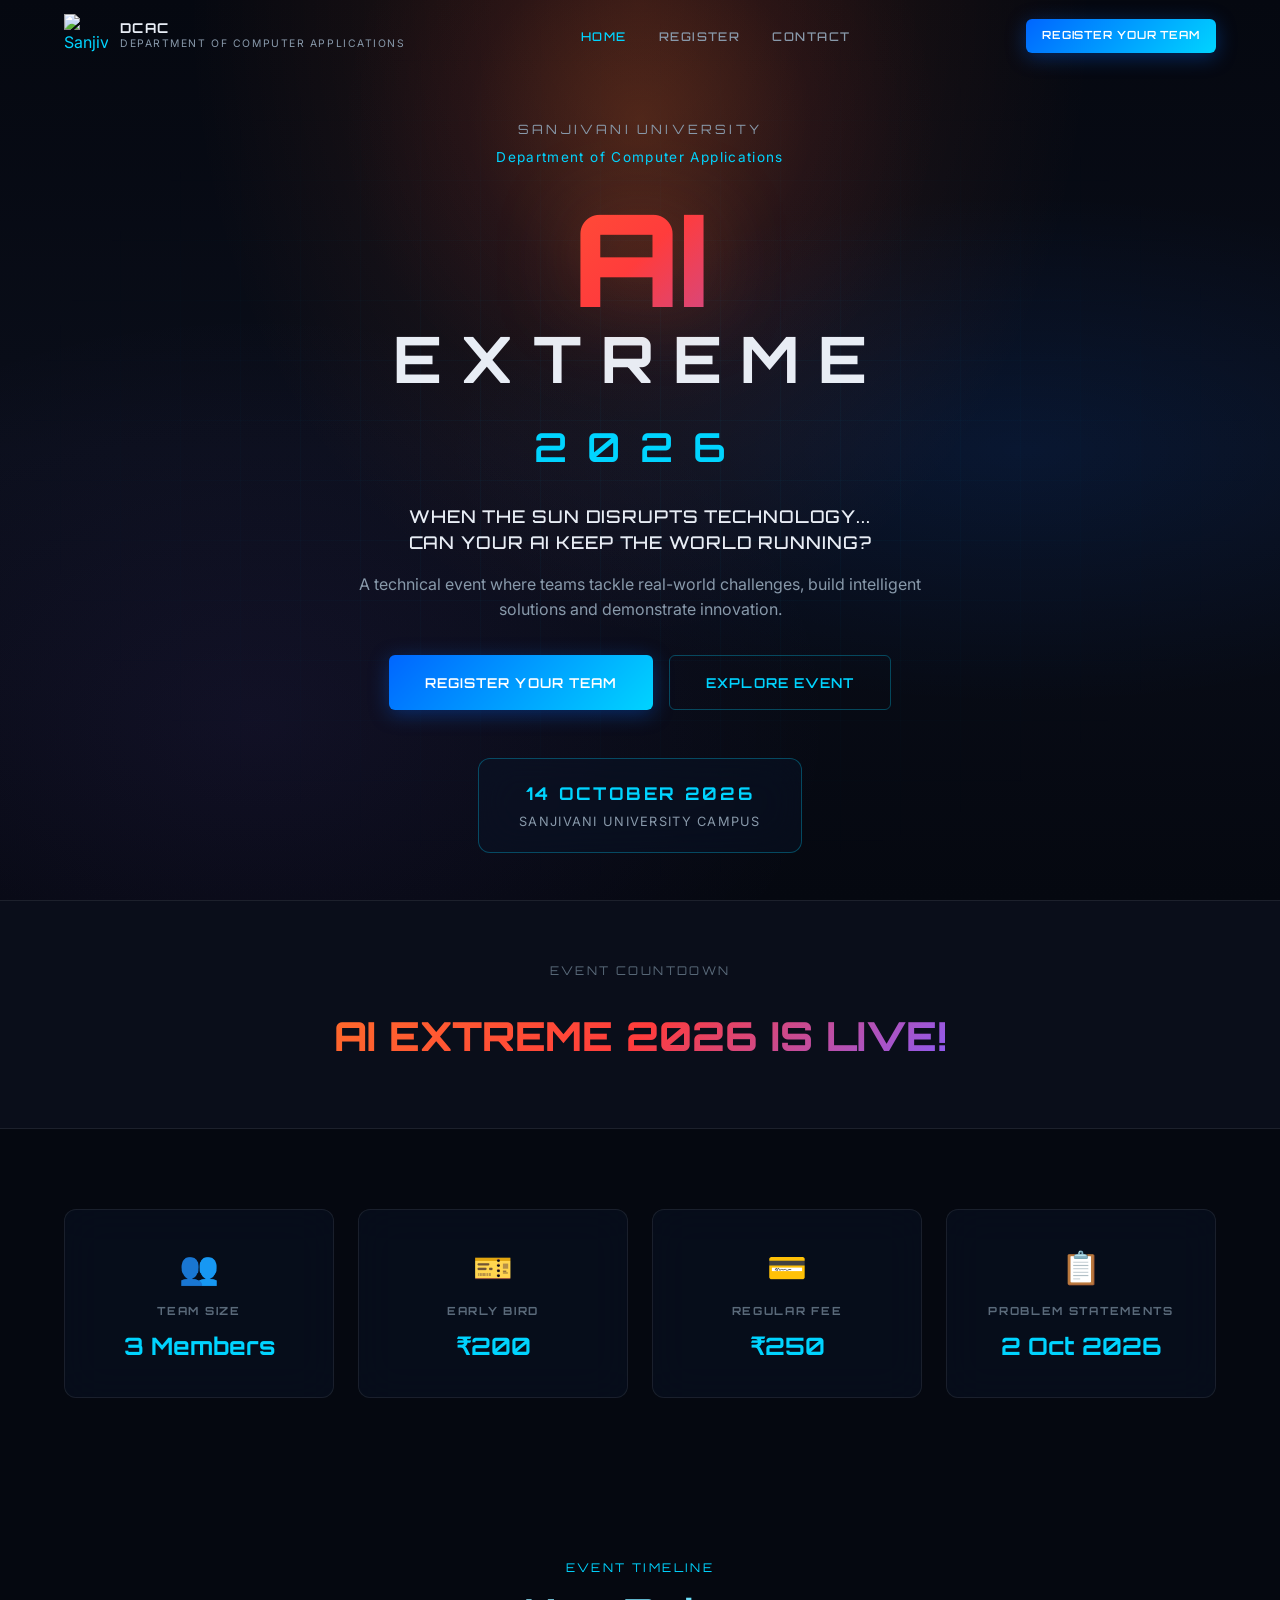
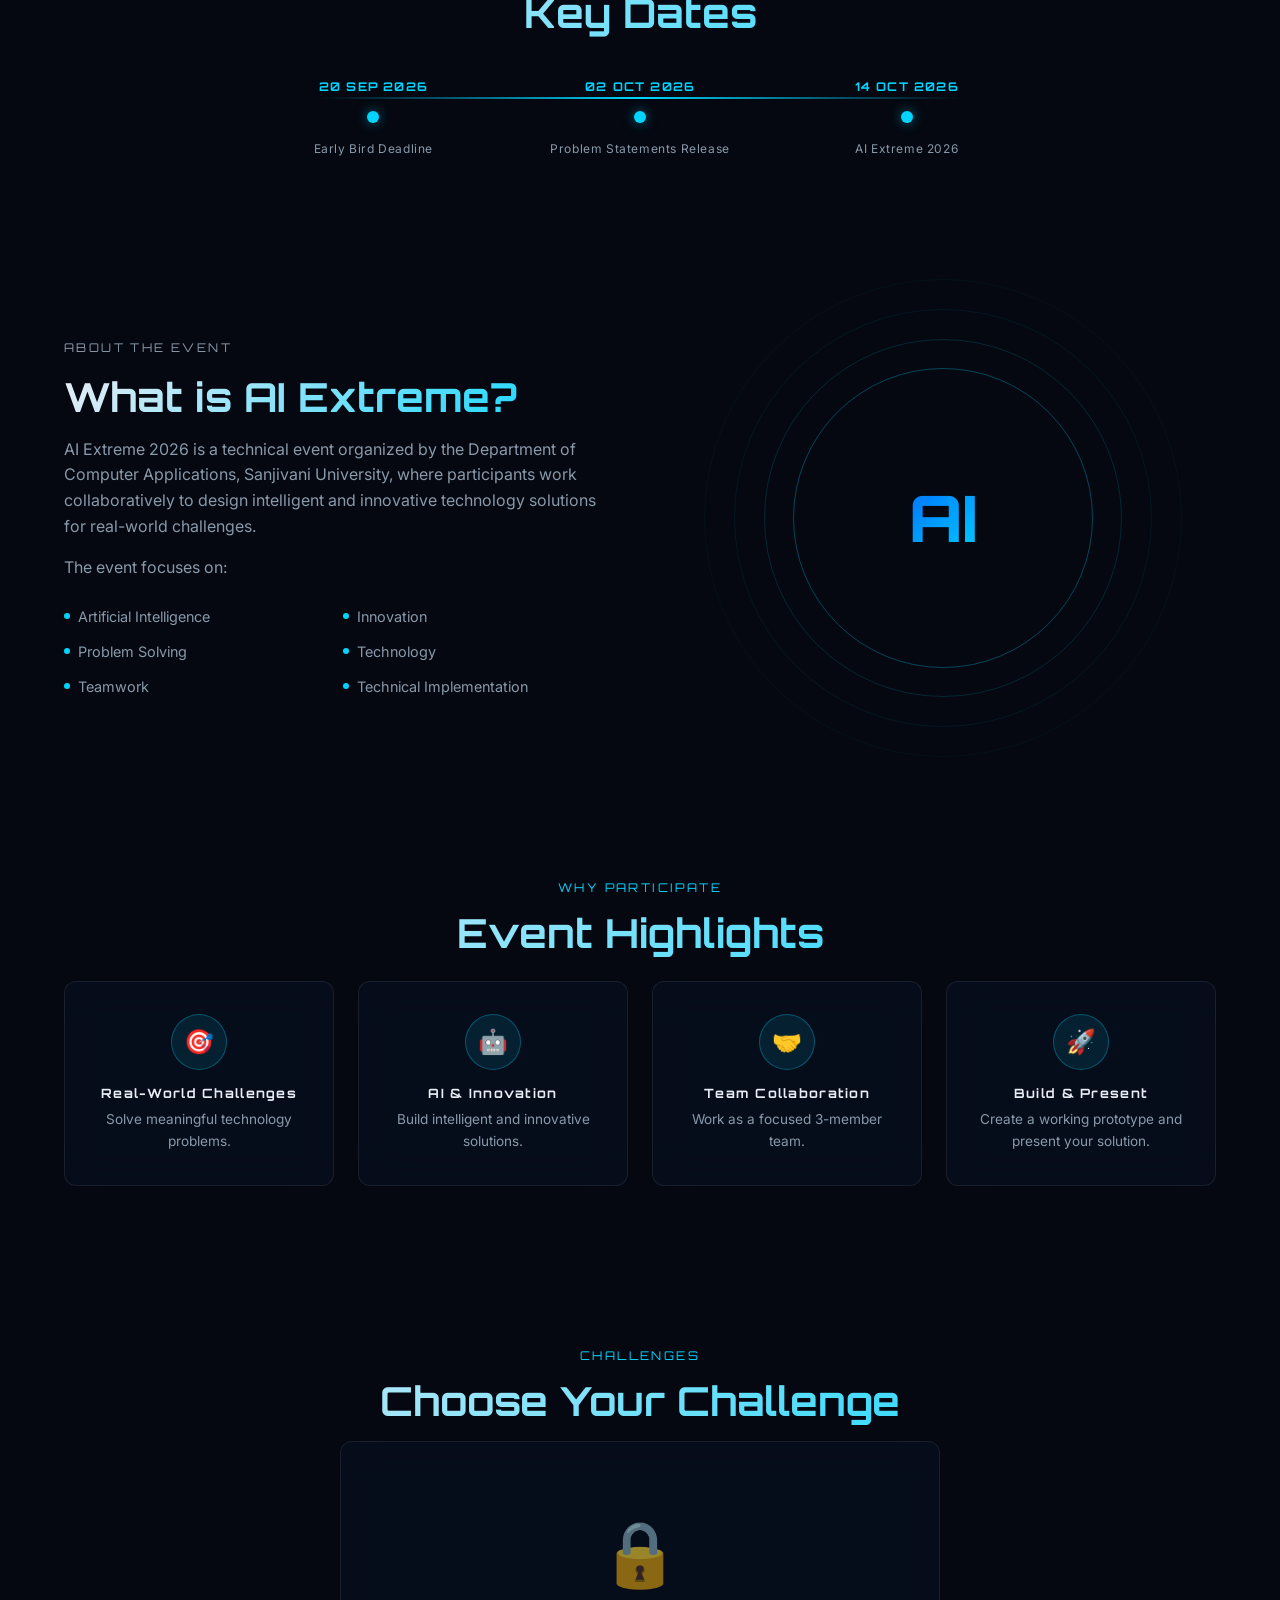
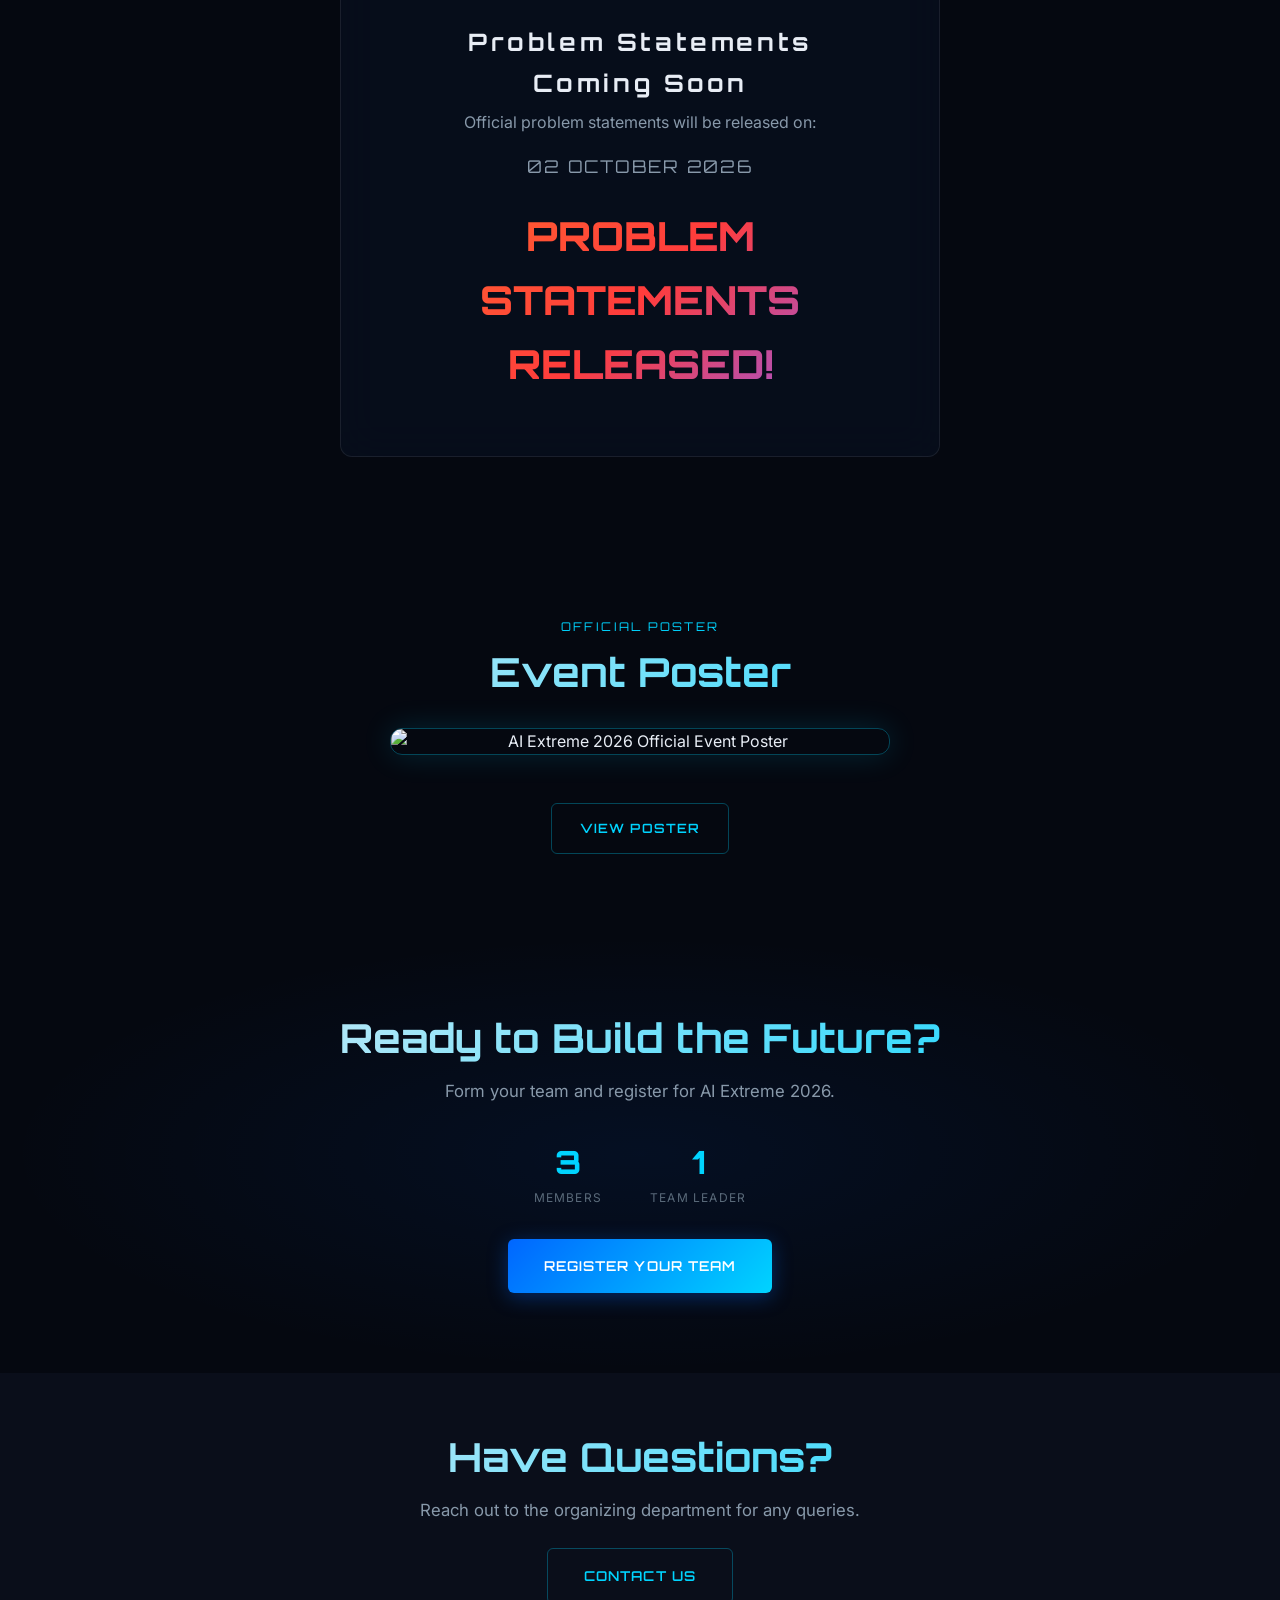
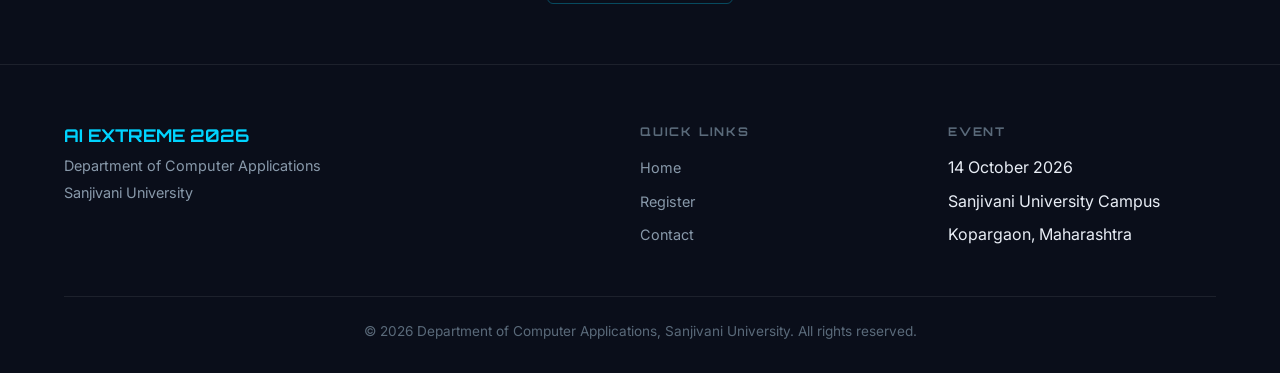
==== index.html @ bd6c7ac7 "Initial project commit" ====
<!DOCTYPE html>
<html lang="en">
<head>
    <meta charset="UTF-8">
    <meta name="viewport" content="width=device-width, initial-scale=1.0">
    <title>AI Extreme 2026 | Sanjivani University</title>
    <meta name="description" content="AI Extreme 2026 - Technical Event organized by the Department of Computer Applications, Sanjivani University.">
    <meta name="keywords" content="AI Extreme 2026, Sanjivani University, Department of Computer Applications, Technical Event, AI Event, AI Hackathon, Sanjivani">
    <meta property="og:title" content="AI Extreme 2026 | Sanjivani University">
    <meta property="og:description" content="When the sun disrupts technology... can your AI keep the world running?">
    <meta property="og:type" content="website">
    <meta property="og:image" content="assets/images/event-poster.jpg">
    <link rel="stylesheet" href="css/style.css">
    <link rel="stylesheet" href="css/home.css">
    <link rel="stylesheet" href="css/responsive.css">
</head>
<body>
    <!-- Navbar -->
    <nav class="navbar" role="navigation" aria-label="Main navigation">
        <div class="container">
            <a href="index.html" class="navbar-brand">
                <img src="assets/images/university-logo.png" alt="Sanjivani University Logo" width="44" height="44">
                <div class="brand-text">
                    <span class="brand-name">DCAC</span>
                    <span class="brand-sub">DEPARTMENT OF COMPUTER APPLICATIONS</span>
                </div>
            </a>
            <ul class="navbar-nav">
                <li><a href="index.html" class="active">Home</a></li>
                <li><a href="registration.php">Register</a></li>
                <li><a href="contact.php">Contact</a></li>
            </ul>
            <div class="navbar-actions">
                <a href="registration.php" class="btn btn-primary btn-sm">Register Your Team</a>
                <button class="hamburger" aria-label="Toggle menu" aria-expanded="false">
                    <span></span><span></span><span></span>
                </button>
            </div>
        </div>
    </nav>

    <!-- <div class="mobile-menu" role="navigation" aria-label="Mobile navigation">
        <a href="index.html">Home</a>
        <a href="registration.php">Register</a>
        <a href="contact.php">Contact</a>
        <a href="registration.php" class="btn btn-primary">Register Your Team</a>
    </div> -->

    <!-- Hero -->
    <section class="hero" id="home">
        <div class="hero-bg"></div>
        <div class="hero-grid"></div>
        <div class="hero-solar-flare"></div>
        <div class="hero-particles"></div>
        <div class="hero-content">
            <p class="hero-university">Sanjivani University</p>
            <p class="hero-department">Department of Computer Applications</p>
            <div class="hero-title">
                <span class="ai-text">AI</span>
                <span class="extreme-text">EXTREME</span>
                <span class="year-text">2026</span>
            </div>
            <p class="hero-tagline">WHEN THE SUN DISRUPTS TECHNOLOGY...<br>CAN YOUR AI KEEP THE WORLD RUNNING?</p>
            <p class="hero-description">A technical event where teams tackle real-world challenges, build intelligent solutions and demonstrate innovation.</p>
            <div class="hero-buttons">
                <a href="registration.php" class="btn btn-primary btn-lg">Register Your Team</a>
                <a href="#about" class="btn btn-outline btn-lg">Explore Event</a>
            </div>
            <div class="event-date-card">
                <span class="date">14 OCTOBER 2026</span>
                <span class="venue">SANJIVANI UNIVERSITY CAMPUS</span>
            </div>
        </div>
    </section>

    <!-- Countdown -->
    <section class="countdown-section">
        <div class="container countdown-wrapper">
            <p class="countdown-label">Event Countdown</p>
            <div class="countdown" id="event-countdown"></div>
        </div>
    </section>

    <!-- Event Information -->
    <section class="section" id="info">
        <div class="container">
            <div class="info-cards">
                <div class="glass-card info-card">
                    <div class="info-card-icon">👥</div>
                    <h3>Team Size</h3>
                    <div class="value">3 Members</div>
                </div>
                <div class="glass-card info-card">
                    <div class="info-card-icon">🎫</div>
                    <h3>Early Bird</h3>
                    <div class="value">₹200</div>
                </div>
                <div class="glass-card info-card">
                    <div class="info-card-icon">💳</div>
                    <h3>Regular Fee</h3>
                    <div class="value">₹250</div>
                </div>
                <div class="glass-card info-card">
                    <div class="info-card-icon">📋</div>
                    <h3>Problem Statements</h3>
                    <div class="value">2 Oct 2026</div>
                </div>
            </div>
        </div>
    </section>

    <!-- Timeline -->
    <section class="section">
        <div class="container text-center">
            <p class="section-label">Event Timeline</p>
            <h2 class="section-title">Key Dates</h2>
            <div class="timeline">
                <div class="timeline-item">
                    <div class="timeline-date">20 SEP 2026</div>
                    <div class="timeline-dot"></div>
                    <div class="timeline-label">Early Bird Deadline</div>
                </div>
                <div class="timeline-item">
                    <div class="timeline-date">02 OCT 2026</div>
                    <div class="timeline-dot"></div>
                    <div class="timeline-label">Problem Statements Release</div>
                </div>
                <div class="timeline-item">
                    <div class="timeline-date">14 OCT 2026</div>
                    <div class="timeline-dot"></div>
                    <div class="timeline-label">AI Extreme 2026</div>
                </div>
            </div>
        </div>
    </section>

    <!-- About -->
    <section class="section" id="about">
        <div class="container about-grid">
            <div class="about-content">
                <p class="section-label">About the Event</p>
                <h2 class="section-title">What is AI Extreme?</h2>
                <p>AI Extreme 2026 is a technical event organized by the Department of Computer Applications, Sanjivani University, where participants work collaboratively to design intelligent and innovative technology solutions for real-world challenges.</p>
                <p>The event focuses on:</p>
                <div class="about-focus">
                    <div class="focus-item">Artificial Intelligence</div>
                    <div class="focus-item">Innovation</div>
                    <div class="focus-item">Problem Solving</div>
                    <div class="focus-item">Technology</div>
                    <div class="focus-item">Teamwork</div>
                    <div class="focus-item">Technical Implementation</div>
                </div>
            </div>
            <div class="about-visual">
                <div class="about-orbit">
                    <div class="about-orbit-ring"></div>
                    <div class="about-orbit-ring"></div>
                    <div class="about-orbit-ring"></div>
                </div>
            </div>
        </div>
    </section>

    <!-- Highlights -->
    <section class="section">
        <div class="container">
            <div class="text-center mb-3">
                <p class="section-label">Why Participate</p>
                <h2 class="section-title">Event Highlights</h2>
            </div>
            <div class="highlights-grid">
                <div class="glass-card highlight-card">
                    <div class="highlight-icon">🎯</div>
                    <h3>Real-World Challenges</h3>
                    <p>Solve meaningful technology problems.</p>
                </div>
                <div class="glass-card highlight-card">
                    <div class="highlight-icon">🤖</div>
                    <h3>AI &amp; Innovation</h3>
                    <p>Build intelligent and innovative solutions.</p>
                </div>
                <div class="glass-card highlight-card">
                    <div class="highlight-icon">🤝</div>
                    <h3>Team Collaboration</h3>
                    <p>Work as a focused 3-member team.</p>
                </div>
                <div class="glass-card highlight-card">
                    <div class="highlight-icon">🚀</div>
                    <h3>Build &amp; Present</h3>
                    <p>Create a working prototype and present your solution.</p>
                </div>
            </div>
        </div>
    </section>

    <!-- Problem Statements -->
    <section class="section problem-section" id="problems">
        <div class="container">
            <p class="section-label">Challenges</p>
            <h2 class="section-title">Choose Your Challenge</h2>
            <div class="glass-card problem-locked">
                <div class="lock-icon" aria-hidden="true">🔒</div>
                <h3>Problem Statements</h3>
                <h3>Coming Soon</h3>
                <p>Official problem statements will be released on:</p>
                <p class="problem-release-date">02 OCTOBER 2026</p>
                <div class="problem-countdown">
                    <div class="countdown" id="problem-countdown"></div>
                </div>
            </div>
        </div>
    </section>

    <!-- Event Poster -->
    <section class="section poster-section">
        <div class="container text-center">
            <p class="section-label">Official Poster</p>
            <h2 class="section-title">Event Poster</h2>
            <div class="poster-wrapper">
                <img src="assets/images/event-poster.jpg" alt="AI Extreme 2026 Official Event Poster" loading="lazy">
            </div>
            <a href="assets/images/event-poster.jpg" target="_blank" rel="noopener" class="btn btn-outline mt-2">View Poster</a>
        </div>
    </section>

    <!-- Registration CTA -->
    <section class="registration-cta">
        <div class="container cta-content">
            <h2 class="section-title">Ready to Build the Future?</h2>
            <p class="section-subtitle" style="margin: 0 auto 24px;">Form your team and register for AI Extreme 2026.</p>
            <div class="cta-stats">
                <div class="cta-stat">
                    <div class="number">3</div>
                    <div class="label">Members</div>
                </div>
                <div class="cta-stat">
                    <div class="number">1</div>
                    <div class="label">Team Leader</div>
                </div>
            </div>
            <a href="registration.php" class="btn btn-primary btn-lg">Register Your Team</a>
        </div>
    </section>

    <!-- Contact CTA -->
    <section class="contact-cta">
        <div class="container text-center">
            <h2 class="section-title">Have Questions?</h2>
            <p class="section-subtitle" style="margin: 0 auto 24px;">Reach out to the organizing department for any queries.</p>
            <a href="contact.php" class="btn btn-outline btn-lg">Contact Us</a>
        </div>
    </section>

    <!-- Footer -->
    <footer class="footer">
        <div class="container">
            <div class="footer-grid">
                <div class="footer-brand">
                    <h3>AI EXTREME 2026</h3>
                    <p>Department of Computer Applications</p>
                    <p>Sanjivani University</p>
                </div>
                <div class="footer-links">
                    <h4>Quick Links</h4>
                    <ul>
                        <li><a href="index.html">Home</a></li>
                        <li><a href="registration.php">Register</a></li>
                        <li><a href="contact.php">Contact</a></li>
                    </ul>
                </div>
                <div class="footer-links">
                    <h4>Event</h4>
                    <ul>
                        <li>14 October 2026</li>
                        <li>Sanjivani University Campus</li>
                        <li>Kopargaon, Maharashtra</li>
                    </ul>
                </div>
            </div>
            <div class="footer-bottom">
                <p>&copy; 2026 Department of Computer Applications, Sanjivani University. All rights reserved.</p>
            </div>
        </div>
    </footer>

    <script src="js/main.js"></script>
    <script src="js/countdown.js"></script>
</body>
</html>
---- css/style.css ----
/* AI EXTREME 2026 - Main Stylesheet */

@import url('https://fonts.googleapis.com/css2?family=Inter:wght@300;400;500;600;700&family=Orbitron:wght@400;500;600;700;800;900&display=swap');

:root {
    --bg-primary: #050810;
    --bg-secondary: #0a0e1a;
    --bg-card: rgba(10, 20, 40, 0.6);
    --bg-glass: rgba(10, 20, 40, 0.45);
    --text-primary: #e8edf5;
    --text-secondary: #8899aa;
    --text-muted: #5a6a7a;
    --accent-blue: #0066ff;
    --accent-cyan: #00d4ff;
    --accent-orange: #ff6b2b;
    --accent-red: #ff3c3c;
    --accent-purple: #8b5cf6;
    --border-glow: rgba(0, 212, 255, 0.3);
    --border-subtle: rgba(255, 255, 255, 0.08);
    --gradient-primary: linear-gradient(135deg, #0066ff, #00d4ff);
    --gradient-solar: linear-gradient(135deg, #ff6b2b, #ff3c3c, #8b5cf6);
    --shadow-glow: 0 0 30px rgba(0, 212, 255, 0.15);
    --shadow-card: 0 8px 32px rgba(0, 0, 0, 0.4);
    --font-heading: 'Orbitron', 'Segoe UI', sans-serif;
    --font-body: 'Inter', 'Segoe UI', sans-serif;
    --radius-sm: 6px;
    --radius-md: 12px;
    --radius-lg: 20px;
    --transition: 0.3s cubic-bezier(0.4, 0, 0.2, 1);
    --navbar-height: 72px;
}

*, *::before, *::after {
    box-sizing: border-box;
    margin: 0;
    padding: 0;
}

html {
    scroll-behavior: smooth;
    font-size: 16px;
}

body {
    font-family: var(--font-body);
    background: var(--bg-primary);
    color: var(--text-primary);
    line-height: 1.6;
    overflow-x: hidden;
    -webkit-font-smoothing: antialiased;
}

img {
    max-width: 100%;
    height: auto;
    display: block;
}

a {
    color: var(--accent-cyan);
    text-decoration: none;
    transition: color var(--transition);
}

a:hover {
    color: var(--accent-blue);
}

h1, h2, h3, h4, h5, h6 {
    font-family: var(--font-heading);
    font-weight: 700;
    line-height: 1.2;
}

.container {
    width: 100%;
    max-width: 1200px;
    margin: 0 auto;
    padding: 0 24px;
}

.section {
    padding: 80px 0;
    position: relative;
}

.section-label {
    font-family: var(--font-heading);
    font-size: 0.75rem;
    letter-spacing: 0.2em;
    text-transform: uppercase;
    color: var(--accent-cyan);
    margin-bottom: 12px;
}

.section-title {
    font-size: clamp(1.75rem, 4vw, 2.5rem);
    margin-bottom: 16px;
    background: linear-gradient(135deg, var(--text-primary), var(--accent-cyan));
    -webkit-background-clip: text;
    -webkit-text-fill-color: transparent;
    background-clip: text;
}

.section-subtitle {
    color: var(--text-secondary);
    font-size: 1.05rem;
    max-width: 640px;
}

/* Buttons */
.btn {
    display: inline-flex;
    align-items: center;
    justify-content: center;
    gap: 8px;
    padding: 14px 28px;
    font-family: var(--font-heading);
    font-size: 0.8rem;
    font-weight: 600;
    letter-spacing: 0.08em;
    text-transform: uppercase;
    border: none;
    border-radius: var(--radius-sm);
    cursor: pointer;
    transition: all var(--transition);
    text-decoration: none;
    position: relative;
    overflow: hidden;
}

.btn-primary {
    background: var(--gradient-primary);
    color: #fff;
    box-shadow: 0 4px 20px rgba(0, 102, 255, 0.35);
}

.btn-primary:hover {
    transform: translateY(-2px);
    box-shadow: 0 8px 30px rgba(0, 212, 255, 0.4);
    color: #fff;
}

.btn-outline {
    background: transparent;
    color: var(--accent-cyan);
    border: 1px solid var(--border-glow);
}

.btn-outline:hover {
    background: rgba(0, 212, 255, 0.1);
    border-color: var(--accent-cyan);
    color: var(--accent-cyan);
}

.btn-lg {
    padding: 16px 36px;
    font-size: 0.85rem;
}

.btn-sm {
    padding: 8px 16px;
    font-size: 0.7rem;
}

.btn:disabled {
    opacity: 0.5;
    cursor: not-allowed;
    transform: none !important;
}

/* Glass Card */
.glass-card {
    background: var(--bg-glass);
    backdrop-filter: blur(20px);
    -webkit-backdrop-filter: blur(20px);
    border: 1px solid var(--border-subtle);
    border-radius: var(--radius-md);
    padding: 32px;
    transition: all var(--transition);
}

.glass-card:hover {
    border-color: var(--border-glow);
    box-shadow: var(--shadow-glow);
}

/* Navbar */
.navbar {
    position: fixed;
    top: 0;
    left: 0;
    right: 0;
    z-index: 1000;
    height: var(--navbar-height);
    display: flex;
    align-items: center;
    transition: all var(--transition);
    background: transparent;
}

.navbar.scrolled {
    background: rgba(5, 8, 16, 0.92);
    backdrop-filter: blur(20px);
    -webkit-backdrop-filter: blur(20px);
    border-bottom: 1px solid var(--border-subtle);
    box-shadow: 0 4px 30px rgba(0, 0, 0, 0.3);
}

.navbar .container {
    display: flex;
    align-items: center;
    justify-content: space-between;
}

.navbar-brand {
    display: flex;
    align-items: center;
    gap: 12px;
    text-decoration: none;
}

.navbar-brand img {
    width: 44px;
    height: 44px;
    object-fit: contain;
}

.brand-text {
    display: flex;
    flex-direction: column;
}

.brand-text .brand-name {
    font-family: var(--font-heading);
    font-size: 0.85rem;
    font-weight: 700;
    letter-spacing: 0.1em;
    color: var(--text-primary);
    line-height: 1.2;
}

.brand-text .brand-sub {
    font-size: 0.65rem;
    color: var(--text-secondary);
    letter-spacing: 0.15em;
    text-transform: uppercase;
}

.navbar-nav {
    display: flex;
    align-items: center;
    gap: 32px;
    list-style: none;
}

.navbar-nav a {
    font-family: var(--font-heading);
    font-size: 0.75rem;
    font-weight: 500;
    letter-spacing: 0.12em;
    text-transform: uppercase;
    color: var(--text-secondary);
    transition: color var(--transition);
}

.navbar-nav a:hover,
.navbar-nav a.active {
    color: var(--accent-cyan);
}

.navbar-actions {
    display: flex;
    align-items: center;
    gap: 16px;
}

.hamburger {
    display: none;
    flex-direction: column;
    gap: 5px;
    background: none;
    border: none;
    cursor: pointer;
    padding: 8px;
}

.hamburger span {
    display: block;
    width: 24px;
    height: 2px;
    background: var(--text-primary);
    transition: all var(--transition);
}

.hamburger.active span:nth-child(1) {
    transform: rotate(45deg) translate(5px, 5px);
}

.hamburger.active span:nth-child(2) {
    opacity: 0;
}

.hamburger.active span:nth-child(3) {
    transform: rotate(-45deg) translate(5px, -5px);
}

/* Footer */
.footer {
    background: var(--bg-secondary);
    border-top: 1px solid var(--border-subtle);
    padding: 60px 0 30px;
}

.footer-grid {
    display: grid;
    grid-template-columns: 2fr 1fr 1fr;
    gap: 40px;
    margin-bottom: 40px;
}

.footer-brand h3 {
    font-size: 1.1rem;
    margin-bottom: 8px;
    color: var(--accent-cyan);
}

.footer-brand p {
    color: var(--text-secondary);
    font-size: 0.9rem;
    margin-bottom: 4px;
}

.footer-links h4 {
    font-size: 0.75rem;
    letter-spacing: 0.15em;
    text-transform: uppercase;
    color: var(--text-muted);
    margin-bottom: 16px;
}

.footer-links ul {
    list-style: none;
}

.footer-links li {
    margin-bottom: 8px;
}

.footer-links a {
    color: var(--text-secondary);
    font-size: 0.9rem;
}

.footer-links a:hover {
    color: var(--accent-cyan);
}

.footer-bottom {
    border-top: 1px solid var(--border-subtle);
    padding-top: 24px;
    text-align: center;
    color: var(--text-muted);
    font-size: 0.85rem;
}

/* Status Badges */
.badge {
    display: inline-flex;
    align-items: center;
    gap: 4px;
    padding: 4px 10px;
    border-radius: 20px;
    font-size: 0.7rem;
    font-weight: 600;
    letter-spacing: 0.05em;
    text-transform: uppercase;
}

.badge-pending {
    background: rgba(255, 165, 0, 0.15);
    color: #ffa500;
    border: 1px solid rgba(255, 165, 0, 0.3);
}

.badge-success {
    background: rgba(0, 200, 100, 0.15);
    color: #00c864;
    border: 1px solid rgba(0, 200, 100, 0.3);
}

.badge-danger {
    background: rgba(255, 60, 60, 0.15);
    color: #ff3c3c;
    border: 1px solid rgba(255, 60, 60, 0.3);
}

/* Alerts */
.alert {
    padding: 14px 18px;
    border-radius: var(--radius-sm);
    margin-bottom: 20px;
    font-size: 0.9rem;
}

.alert-error {
    background: rgba(255, 60, 60, 0.1);
    border: 1px solid rgba(255, 60, 60, 0.3);
    color: #ff6b6b;
}

.alert-success {
    background: rgba(0, 200, 100, 0.1);
    border: 1px solid rgba(0, 200, 100, 0.3);
    color: #00c864;
}

.alert-info {
    background: rgba(0, 102, 255, 0.1);
    border: 1px solid rgba(0, 102, 255, 0.3);
    color: var(--accent-cyan);
}

/* Form Elements */
.form-group {
    margin-bottom: 20px;
}

.form-group label {
    display: block;
    font-size: 0.85rem;
    font-weight: 500;
    color: var(--text-secondary);
    margin-bottom: 6px;
}

.form-group label .required {
    color: var(--accent-red);
}

.form-control {
    width: 100%;
    padding: 12px 16px;
    background: rgba(10, 20, 40, 0.8);
    border: 1px solid var(--border-subtle);
    border-radius: var(--radius-sm);
    color: var(--text-primary);
    font-family: var(--font-body);
    font-size: 0.95rem;
    transition: border-color var(--transition), box-shadow var(--transition);
}

.form-control:focus {
    outline: none;
    border-color: var(--accent-cyan);
    box-shadow: 0 0 0 3px rgba(0, 212, 255, 0.1);
}

.form-control.error {
    border-color: var(--accent-red);
}

.form-error {
    color: var(--accent-red);
    font-size: 0.8rem;
    margin-top: 4px;
}

select.form-control {
    appearance: none;
    background-image: url("data:image/svg+xml,%3Csvg xmlns='http://www.w3.org/2000/svg' width='12' height='12' viewBox='0 0 12 12'%3E%3Cpath fill='%238899aa' d='M6 8L1 3h10z'/%3E%3C/svg%3E");
    background-repeat: no-repeat;
    background-position: right 12px center;
    padding-right: 36px;
}

textarea.form-control {
    min-height: 120px;
    resize: vertical;
}

.form-row {
    display: grid;
    grid-template-columns: 1fr 1fr;
    gap: 16px;
}

.checkbox-group {
    display: flex;
    align-items: flex-start;
    gap: 10px;
}

.checkbox-group input[type="checkbox"] {
    margin-top: 4px;
    accent-color: var(--accent-cyan);
    width: 18px;
    height: 18px;
}

/* Animations */
@keyframes fadeIn {
    from { opacity: 0; }
    to { opacity: 1; }
}

@keyframes slideUp {
    from { opacity: 0; transform: translateY(30px); }
    to { opacity: 1; transform: translateY(0); }
}

@keyframes glow {
    0%, 100% { box-shadow: 0 0 20px rgba(0, 212, 255, 0.2); }
    50% { box-shadow: 0 0 40px rgba(0, 212, 255, 0.4); }
}

@keyframes float {
    0%, 100% { transform: translateY(0); }
    50% { transform: translateY(-10px); }
}

@keyframes pulse {
    0%, 100% { opacity: 0.4; }
    50% { opacity: 1; }
}

.fade-in {
    animation: fadeIn 0.6s ease forwards;
}

.slide-up {
    animation: slideUp 0.6s ease forwards;
}

/* Reduced motion */
@media (prefers-reduced-motion: reduce) {
    *, *::before, *::after {
        animation-duration: 0.01ms !important;
        animation-iteration-count: 1 !important;
        transition-duration: 0.01ms !important;
    }
    html { scroll-behavior: auto; }
}

/* Utility */
.text-center { text-align: center; }
.text-cyan { color: var(--accent-cyan); }
.text-orange { color: var(--accent-orange); }
.mt-1 { margin-top: 8px; }
.mt-2 { margin-top: 16px; }
.mt-3 { margin-top: 24px; }
.mb-2 { margin-bottom: 16px; }
.mb-3 { margin-bottom: 24px; }
.sr-only {
    position: absolute;
    width: 1px;
    height: 1px;
    padding: 0;
    margin: -1px;
    overflow: hidden;
    clip: rect(0,0,0,0);
    border: 0;
}
---- css/home.css ----
/* Home Page Styles */

/* Hero */
.hero {
    min-height: 100vh;
    display: flex;
    align-items: center;
    position: relative;
    overflow: hidden;
    padding-top: var(--navbar-height);
}

.hero-bg {
    position: absolute;
    inset: 0;
    background:
        radial-gradient(ellipse at 50% 0%, rgba(255, 107, 43, 0.15) 0%, transparent 50%),
        radial-gradient(ellipse at 80% 50%, rgba(0, 102, 255, 0.1) 0%, transparent 40%),
        radial-gradient(ellipse at 20% 80%, rgba(139, 92, 246, 0.08) 0%, transparent 40%),
        linear-gradient(180deg, #050810 0%, #0a0e1a 50%, #050810 100%);
    z-index: 0;
}

.hero-grid {
    position: absolute;
    inset: 0;
    background-image:
        linear-gradient(rgba(0, 212, 255, 0.03) 1px, transparent 1px),
        linear-gradient(90deg, rgba(0, 212, 255, 0.03) 1px, transparent 1px);
    background-size: 60px 60px;
    mask-image: radial-gradient(ellipse at center, black 20%, transparent 70%);
    -webkit-mask-image: radial-gradient(ellipse at center, black 20%, transparent 70%);
}

.hero-particles {
    position: absolute;
    inset: 0;
    overflow: hidden;
    z-index: 1;
}

.particle {
    position: absolute;
    width: 2px;
    height: 2px;
    background: var(--accent-cyan);
    border-radius: 50%;
    opacity: 0;
    animation: particleFloat 8s infinite;
}

@keyframes particleFloat {
    0% { opacity: 0; transform: translateY(100vh) scale(0); }
    10% { opacity: 1; }
    90% { opacity: 1; }
    100% { opacity: 0; transform: translateY(-10vh) scale(1); }
}

.hero-solar-flare {
    position: absolute;
    top: -20%;
    left: 50%;
    transform: translateX(-50%);
    width: 600px;
    height: 600px;
    background: radial-gradient(circle, rgba(255, 107, 43, 0.2) 0%, rgba(255, 60, 60, 0.05) 40%, transparent 70%);
    animation: solarPulse 6s ease-in-out infinite;
    z-index: 1;
}

@keyframes solarPulse {
    0%, 100% { transform: translateX(-50%) scale(1); opacity: 0.6; }
    50% { transform: translateX(-50%) scale(1.1); opacity: 1; }
}

.hero-content {
    position: relative;
    z-index: 2;
    text-align: center;
    max-width: 900px;
    margin: 0 auto;
    padding: 40px 24px;
}

.hero-university {
    font-family: var(--font-heading);
    font-size: 0.8rem;
    letter-spacing: 0.25em;
    text-transform: uppercase;
    color: var(--text-secondary);
    margin-bottom: 8px;
}

.hero-department {
    font-size: 0.85rem;
    color: var(--accent-cyan);
    letter-spacing: 0.1em;
    margin-bottom: 32px;
}

.hero-title {
    margin-bottom: 24px;
}

.hero-title .ai-text {
    display: block;
    font-family: var(--font-heading);
    font-size: clamp(4rem, 12vw, 8rem);
    font-weight: 900;
    line-height: 0.9;
    background: var(--gradient-solar);
    -webkit-background-clip: text;
    -webkit-text-fill-color: transparent;
    background-clip: text;
    text-shadow: none;
    filter: drop-shadow(0 0 40px rgba(255, 107, 43, 0.3));
}

.hero-title .extreme-text {
    display: block;
    font-family: var(--font-heading);
    font-size: clamp(2rem, 6vw, 4rem);
    font-weight: 700;
    letter-spacing: 0.3em;
    color: var(--text-primary);
    margin-top: -8px;
}

.hero-title .year-text {
    display: block;
    font-family: var(--font-heading);
    font-size: clamp(1.5rem, 4vw, 2.5rem);
    font-weight: 600;
    color: var(--accent-cyan);
    letter-spacing: 0.5em;
    margin-top: 4px;
}

.hero-tagline {
    font-family: var(--font-heading);
    font-size: clamp(0.85rem, 2vw, 1.1rem);
    font-weight: 500;
    letter-spacing: 0.05em;
    color: var(--text-primary);
    max-width: 700px;
    margin: 0 auto 16px;
    line-height: 1.5;
}

.hero-description {
    color: var(--text-secondary);
    font-size: 1rem;
    max-width: 600px;
    margin: 0 auto 32px;
}

.hero-buttons {
    display: flex;
    gap: 16px;
    justify-content: center;
    flex-wrap: wrap;
    margin-bottom: 48px;
}

/* Event Date Card */
.event-date-card {
    display: inline-flex;
    flex-direction: column;
    align-items: center;
    padding: 20px 40px;
    background: var(--bg-glass);
    backdrop-filter: blur(20px);
    border: 1px solid var(--border-glow);
    border-radius: var(--radius-md);
    animation: glow 3s ease-in-out infinite;
}

.event-date-card .date {
    font-family: var(--font-heading);
    font-size: 1.1rem;
    font-weight: 700;
    letter-spacing: 0.15em;
    color: var(--accent-cyan);
}

.event-date-card .venue {
    font-size: 0.8rem;
    color: var(--text-secondary);
    letter-spacing: 0.1em;
    margin-top: 4px;
}

/* Countdown */
.countdown-section {
    padding: 60px 0;
    background: var(--bg-secondary);
    border-top: 1px solid var(--border-subtle);
    border-bottom: 1px solid var(--border-subtle);
}

.countdown-wrapper {
    text-align: center;
}

.countdown-label {
    font-family: var(--font-heading);
    font-size: 0.75rem;
    letter-spacing: 0.2em;
    text-transform: uppercase;
    color: var(--text-muted);
    margin-bottom: 24px;
}

.countdown {
    display: flex;
    justify-content: center;
    gap: 24px;
    flex-wrap: wrap;
}

.countdown-item {
    text-align: center;
    min-width: 90px;
}

.countdown-value {
    font-family: var(--font-heading);
    font-size: clamp(2rem, 5vw, 3.5rem);
    font-weight: 800;
    color: var(--accent-cyan);
    line-height: 1;
    display: block;
}

.countdown-unit {
    font-size: 0.7rem;
    letter-spacing: 0.15em;
    text-transform: uppercase;
    color: var(--text-muted);
    margin-top: 8px;
}

.countdown-live {
    font-family: var(--font-heading);
    font-size: clamp(1.5rem, 4vw, 2.5rem);
    font-weight: 800;
    background: var(--gradient-solar);
    -webkit-background-clip: text;
    -webkit-text-fill-color: transparent;
    background-clip: text;
    animation: pulse 2s ease-in-out infinite;
}

/* Info Cards */
.info-cards {
    display: grid;
    grid-template-columns: repeat(4, 1fr);
    gap: 24px;
}

.info-card {
    text-align: center;
    padding: 32px 20px;
}

.info-card-icon {
    font-size: 2rem;
    margin-bottom: 12px;
}

.info-card h3 {
    font-size: 0.7rem;
    letter-spacing: 0.15em;
    text-transform: uppercase;
    color: var(--text-muted);
    margin-bottom: 8px;
}

.info-card .value {
    font-family: var(--font-heading);
    font-size: 1.5rem;
    font-weight: 700;
    color: var(--accent-cyan);
}

/* About */
.about-grid {
    display: grid;
    grid-template-columns: 1fr 1fr;
    gap: 60px;
    align-items: center;
}

.about-content p {
    color: var(--text-secondary);
    margin-bottom: 16px;
}

.about-focus {
    display: grid;
    grid-template-columns: 1fr 1fr;
    gap: 12px;
    margin-top: 24px;
}

.focus-item {
    display: flex;
    align-items: center;
    gap: 8px;
    font-size: 0.9rem;
    color: var(--text-secondary);
}

.focus-item::before {
    content: '';
    width: 6px;
    height: 6px;
    background: var(--accent-cyan);
    border-radius: 50%;
    flex-shrink: 0;
}

.about-visual {
    position: relative;
    height: 400px;
    display: flex;
    align-items: center;
    justify-content: center;
}

.about-orbit {
    width: 300px;
    height: 300px;
    border: 1px solid var(--border-glow);
    border-radius: 50%;
    position: relative;
    animation: float 6s ease-in-out infinite;
}

.about-orbit::before {
    content: 'AI';
    position: absolute;
    top: 50%;
    left: 50%;
    transform: translate(-50%, -50%);
    font-family: var(--font-heading);
    font-size: 4rem;
    font-weight: 900;
    background: var(--gradient-primary);
    -webkit-background-clip: text;
    -webkit-text-fill-color: transparent;
    background-clip: text;
}

.about-orbit-ring {
    position: absolute;
    border: 1px solid rgba(0, 212, 255, 0.15);
    border-radius: 50%;
    animation: float 4s ease-in-out infinite reverse;
}

.about-orbit-ring:nth-child(1) { inset: -30px; }
.about-orbit-ring:nth-child(2) { inset: -60px; opacity: 0.5; }
.about-orbit-ring:nth-child(3) { inset: -90px; opacity: 0.25; }

/* Highlights */
.highlights-grid {
    display: grid;
    grid-template-columns: repeat(4, 1fr);
    gap: 24px;
}

.highlight-card {
    padding: 32px 24px;
    text-align: center;
    position: relative;
    overflow: hidden;
}

.highlight-card::before {
    content: '';
    position: absolute;
    top: 0;
    left: 0;
    right: 0;
    height: 2px;
    background: var(--gradient-primary);
    opacity: 0;
    transition: opacity var(--transition);
}

.highlight-card:hover::before {
    opacity: 1;
}

.highlight-icon {
    width: 56px;
    height: 56px;
    margin: 0 auto 16px;
    display: flex;
    align-items: center;
    justify-content: center;
    background: rgba(0, 212, 255, 0.1);
    border: 1px solid var(--border-glow);
    border-radius: 50%;
    font-size: 1.5rem;
}

.highlight-card h3 {
    font-size: 0.8rem;
    letter-spacing: 0.1em;
    margin-bottom: 8px;
}

.highlight-card p {
    font-size: 0.85rem;
    color: var(--text-secondary);
}

/* Problem Statements */
.problem-section {
    text-align: center;
}

.problem-locked {
    max-width: 600px;
    margin: 0 auto;
    padding: 60px 40px;
}

.lock-icon {
    font-size: 4rem;
    margin-bottom: 24px;
    opacity: 0.6;
}

.problem-locked h3 {
    font-family: var(--font-heading);
    font-size: 1.5rem;
    letter-spacing: 0.15em;
    margin-bottom: 12px;
}

.problem-locked p {
    color: var(--text-secondary);
    margin-bottom: 8px;
}

.problem-release-date {
    font-family: var(--font-heading);
    font-size: 1.1rem;
    color: var(--accent-orange);
    letter-spacing: 0.1em;
    margin-top: 16px;
}

.problem-countdown {
    margin-top: 24px;
}

.problems-grid {
    display: grid;
    grid-template-columns: repeat(auto-fit, minmax(280px, 1fr));
    gap: 24px;
    margin-top: 40px;
}

.problem-card {
    padding: 32px;
    text-align: left;
}

.problem-card .problem-icon {
    font-size: 2rem;
    margin-bottom: 16px;
}

.problem-card h3 {
    font-size: 1rem;
    margin-bottom: 8px;
}

.problem-card p {
    color: var(--text-secondary);
    font-size: 0.9rem;
}

/* Timeline */
.timeline {
    display: flex;
    justify-content: center;
    gap: 0;
    position: relative;
    max-width: 800px;
    margin: 40px auto 0;
}

.timeline::before {
    content: '';
    position: absolute;
    top: 20px;
    left: 10%;
    right: 10%;
    height: 2px;
    background: linear-gradient(90deg, transparent, var(--accent-cyan), transparent);
}

.timeline-item {
    flex: 1;
    text-align: center;
    position: relative;
    padding: 0 16px;
}

.timeline-dot {
    width: 12px;
    height: 12px;
    background: var(--accent-cyan);
    border-radius: 50%;
    margin: 14px auto 16px;
    box-shadow: 0 0 12px rgba(0, 212, 255, 0.5);
    position: relative;
    z-index: 1;
}

.timeline-date {
    font-family: var(--font-heading);
    font-size: 0.75rem;
    font-weight: 700;
    color: var(--accent-cyan);
    letter-spacing: 0.1em;
}

.timeline-label {
    font-size: 0.75rem;
    color: var(--text-secondary);
    margin-top: 4px;
    letter-spacing: 0.05em;
}

/* Registration CTA */
.registration-cta {
    text-align: center;
    padding: 80px 0;
    position: relative;
    overflow: hidden;
}

.registration-cta::before {
    content: '';
    position: absolute;
    inset: 0;
    background: radial-gradient(ellipse at center, rgba(0, 102, 255, 0.08) 0%, transparent 70%);
}

.cta-content {
    position: relative;
    z-index: 1;
}

.cta-stats {
    display: flex;
    justify-content: center;
    gap: 48px;
    margin: 32px 0;
}

.cta-stat {
    text-align: center;
}

.cta-stat .number {
    font-family: var(--font-heading);
    font-size: 2rem;
    font-weight: 800;
    color: var(--accent-cyan);
}

.cta-stat .label {
    font-size: 0.75rem;
    letter-spacing: 0.1em;
    text-transform: uppercase;
    color: var(--text-muted);
}

/* Poster Section */
.poster-section {
    text-align: center;
}

.poster-wrapper {
    max-width: 500px;
    margin: 32px auto;
    border-radius: var(--radius-md);
    overflow: hidden;
    border: 1px solid var(--border-glow);
    box-shadow: var(--shadow-glow);
}

.poster-wrapper img {
    width: 100%;
}

/* Contact CTA */
.contact-cta {
    text-align: center;
    padding: 60px 0;
    background: var(--bg-secondary);
}
---- css/responsive.css ----
/* Responsive Styles */

@media (max-width: 1024px) {
    .info-cards {
        grid-template-columns: repeat(2, 1fr);
    }

    .highlights-grid {
        grid-template-columns: repeat(2, 1fr);
    }

    .about-grid {
        grid-template-columns: 1fr;
        gap: 40px;
    }

    .about-visual {
        height: 300px;
    }

    .footer-grid {
        grid-template-columns: 1fr 1fr;
    }
}

@media (max-width: 768px) {
    .section {
        padding: 60px 0;
    }

    .navbar-nav,
    .navbar-actions .btn-primary {
        display: none;
    }

    .hamburger {
        display: flex;
    }

    .mobile-menu {
        display: none;
        position: fixed;
        top: var(--navbar-height);
        left: 0;
        right: 0;
        bottom: 0;
        background: rgba(5, 8, 16, 0.97);
        backdrop-filter: blur(20px);
        z-index: 999;
        padding: 32px 24px;
        flex-direction: column;
        gap: 24px;
    }

    .mobile-menu.active {
        display: flex;
    }

    .mobile-menu a {
        font-family: var(--font-heading);
        font-size: 1rem;
        letter-spacing: 0.1em;
        text-transform: uppercase;
        color: var(--text-primary);
        padding: 12px 0;
        border-bottom: 1px solid var(--border-subtle);
    }

    .mobile-menu .btn {
        margin-top: 16px;
        width: 100%;
    }

    .hero-buttons {
        flex-direction: column;
        align-items: center;
    }

    .hero-buttons .btn {
        width: 100%;
        max-width: 320px;
    }

    .countdown {
        gap: 16px;
    }

    .countdown-item {
        min-width: 70px;
    }

    .info-cards {
        grid-template-columns: 1fr 1fr;
        gap: 16px;
    }

    .highlights-grid {
        grid-template-columns: 1fr;
    }

    .timeline {
        flex-direction: column;
        gap: 24px;
    }

    .timeline::before {
        display: none;
    }

    .cta-stats {
        gap: 24px;
    }

    .footer-grid {
        grid-template-columns: 1fr;
        gap: 32px;
    }

    .form-row {
        grid-template-columns: 1fr;
    }
}

@media (max-width: 480px) {
    .container {
        padding: 0 16px;
    }

    .info-cards {
        grid-template-columns: 1fr;
    }

    .event-date-card {
        padding: 16px 24px;
    }

    .countdown-item {
        min-width: 60px;
    }

    .about-focus {
        grid-template-columns: 1fr;
    }

    .problem-locked {
        padding: 40px 20px;
    }

    .cta-stats {
        flex-direction: column;
        gap: 16px;
    }

    .glass-card {
        padding: 24px 16px;
    }
}

@media (max-width: 375px) {
    .hero-title .ai-text {
        font-size: 3.5rem;
    }

    .countdown-value {
        font-size: 1.75rem;
    }
}
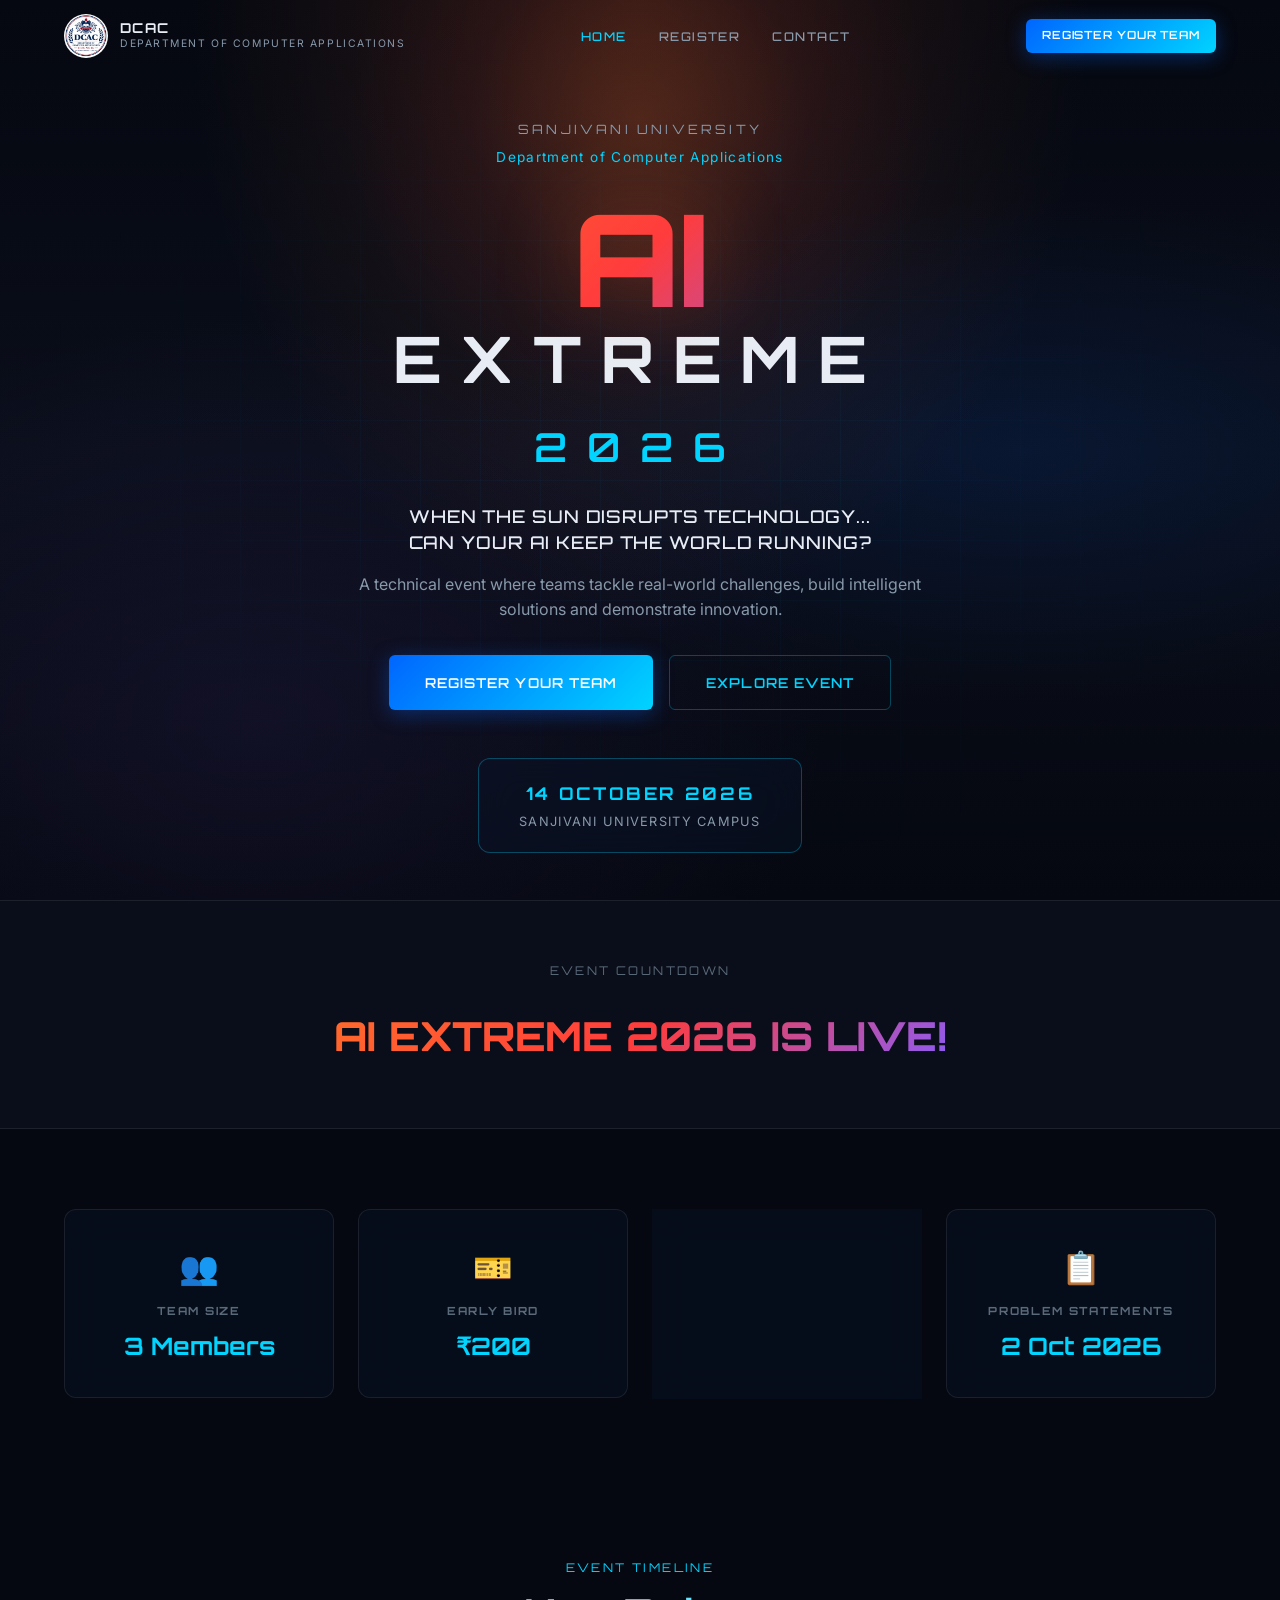
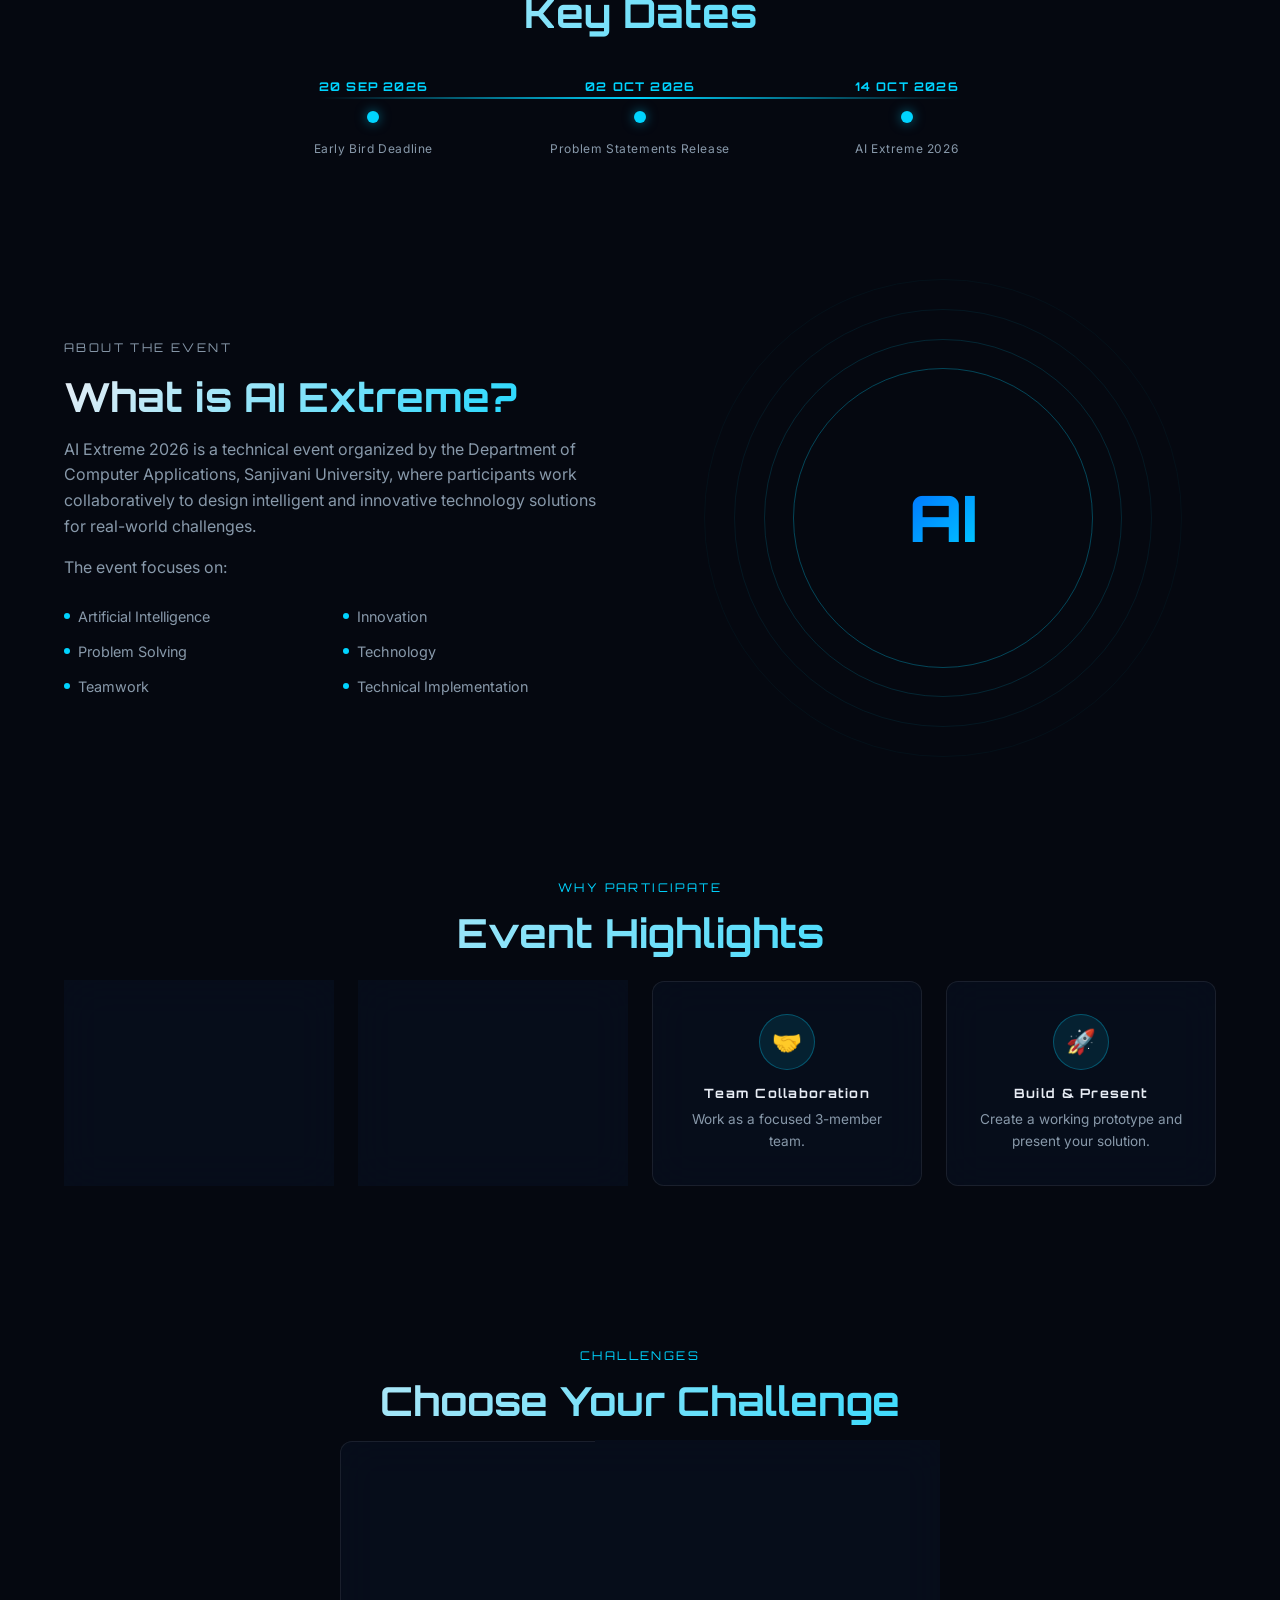
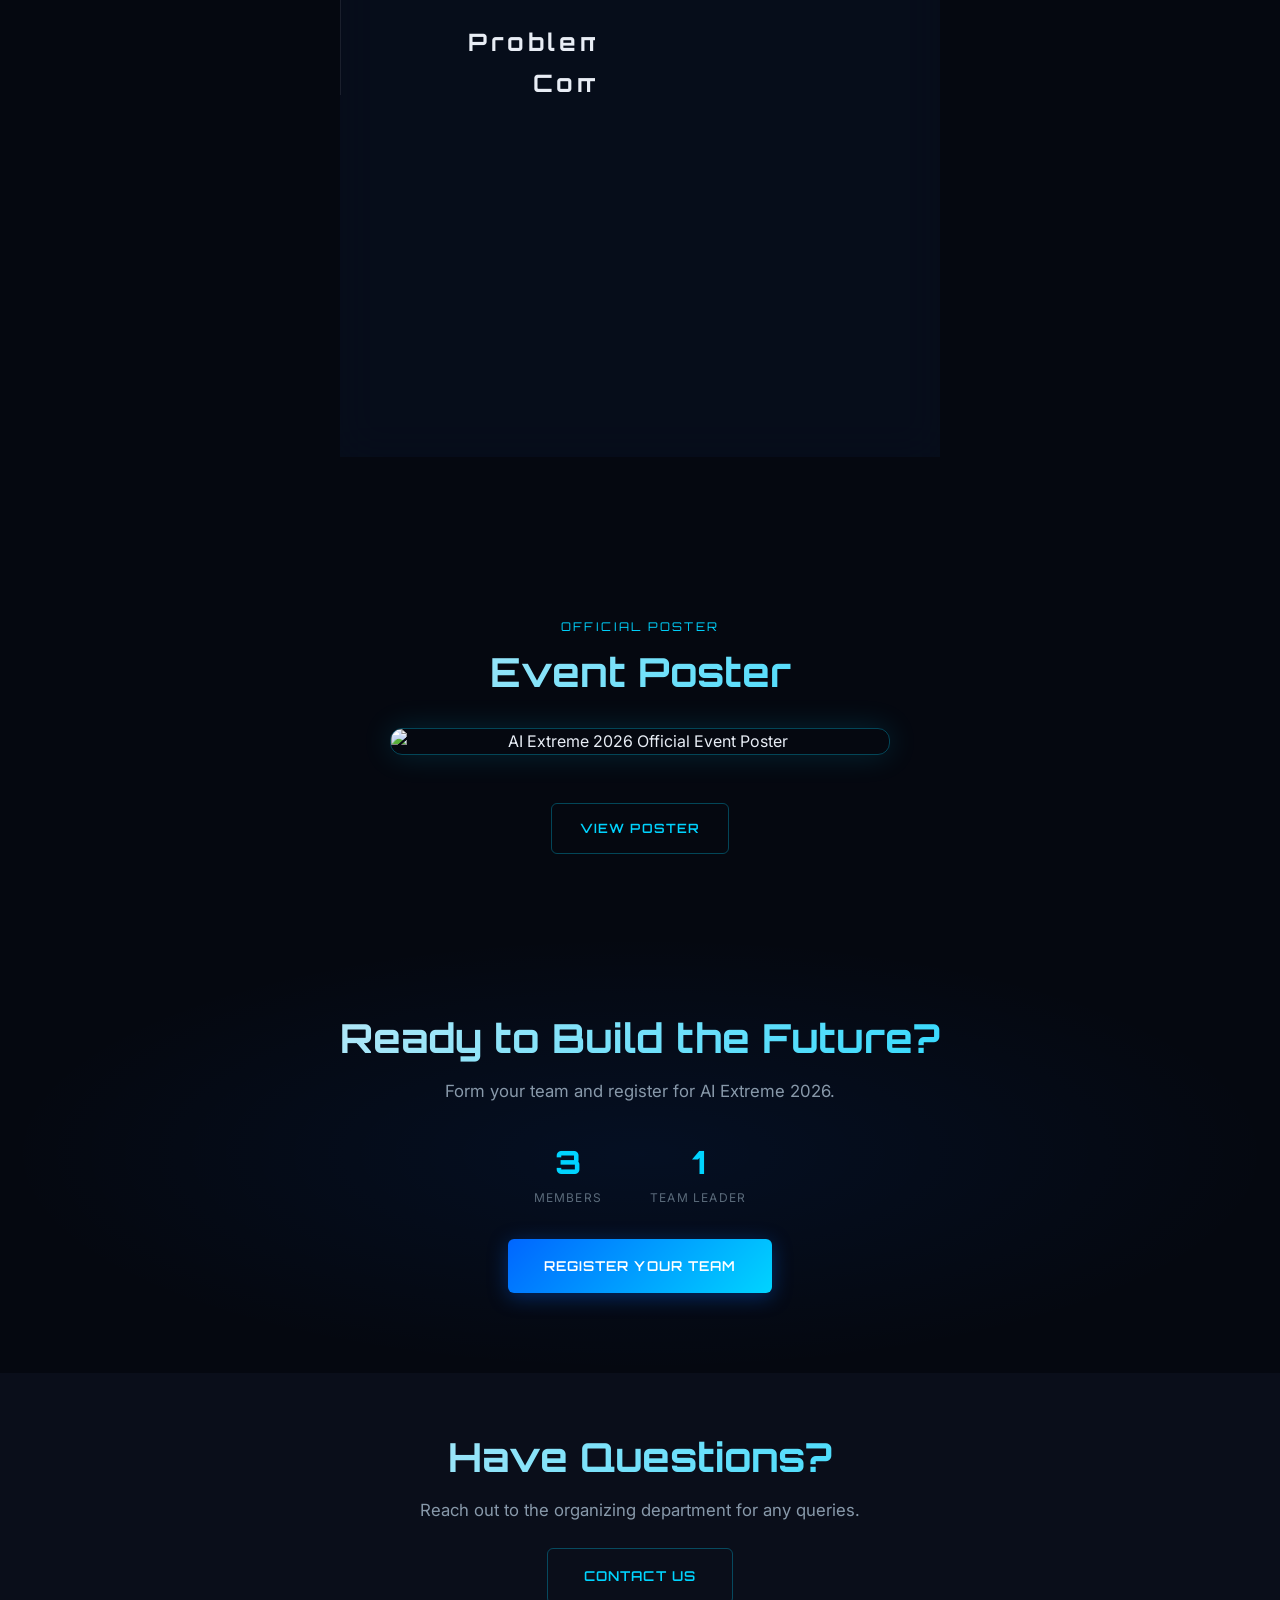
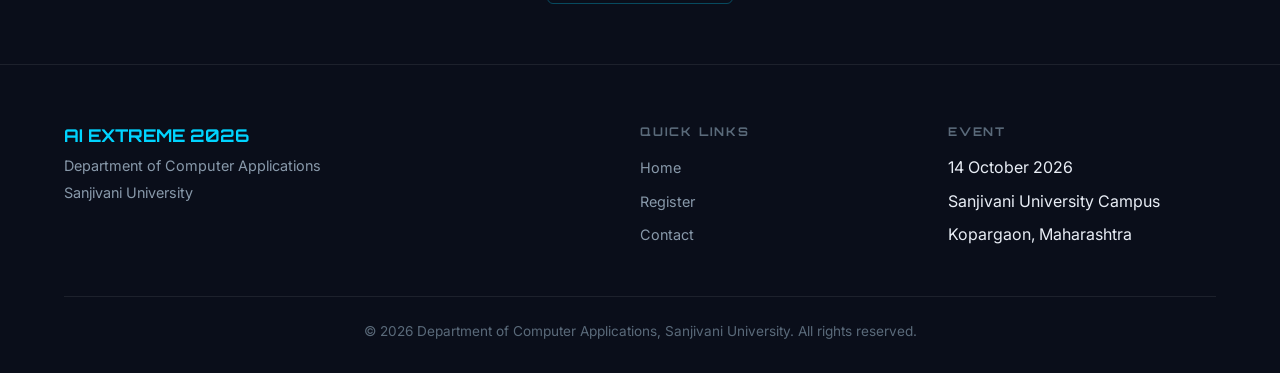
==== commit e4738e02: "Make DCAC logo circular" ====
--- a/index.html
+++ b/index.html
@@ -10,16 +10,16 @@
     <meta property="og:description" content="When the sun disrupts technology... can your AI keep the world running?">
     <meta property="og:type" content="website">
     <meta property="og:image" content="assets/images/event-poster.jpg">
-    <link rel="stylesheet" href="css/style.css">
-    <link rel="stylesheet" href="css/home.css">
-    <link rel="stylesheet" href="css/responsive.css">
+    <link rel="stylesheet" href="css/style.css?v=3">
+    <link rel="stylesheet" href="css/home.css?v=3">
+    <link rel="stylesheet" href="css/responsive.css?v=3">
 </head>
 <body>
     <!-- Navbar -->
     <nav class="navbar" role="navigation" aria-label="Main navigation">
         <div class="container">
             <a href="index.html" class="navbar-brand">
-                <img src="assets/images/university-logo.png" alt="Sanjivani University Logo" width="44" height="44">
+                <img src="logo/DCAC_LOGO.jpeg" alt="Sanjivani University Logo" width="44" height="44">
                 <div class="brand-text">
                     <span class="brand-name">DCAC</span>
                     <span class="brand-sub">DEPARTMENT OF COMPUTER APPLICATIONS</span>
@@ -39,12 +39,12 @@
         </div>
     </nav>
 
-    <!-- <div class="mobile-menu" role="navigation" aria-label="Mobile navigation">
+    <div class="mobile-menu" role="navigation" aria-label="Mobile navigation">
         <a href="index.html">Home</a>
         <a href="registration.php">Register</a>
         <a href="contact.php">Contact</a>
         <a href="registration.php" class="btn btn-primary">Register Your Team</a>
-    </div> -->
+    </div>
 
     <!-- Hero -->
     <section class="hero" id="home">
@@ -217,9 +217,9 @@
             <p class="section-label">Official Poster</p>
             <h2 class="section-title">Event Poster</h2>
             <div class="poster-wrapper">
-                <img src="assets/images/event-poster.jpg" alt="AI Extreme 2026 Official Event Poster" loading="lazy">
-            </div>
-            <a href="assets/images/event-poster.jpg" target="_blank" rel="noopener" class="btn btn-outline mt-2">View Poster</a>
+                <img id="event-poster-image" src="assets/images/event-poster.jpg" alt="AI Extreme 2026 Official Event Poster" loading="lazy">
+            </div>
+            <a id="event-poster-link" href="assets/images/event-poster.jpg" target="_blank" rel="noopener" class="btn btn-outline mt-2">View Poster</a>
         </div>
     </section>
 
@@ -283,7 +283,7 @@
         </div>
     </footer>
 
-    <script src="js/main.js"></script>
+    <script src="js/main.js?v=2"></script>
     <script src="js/countdown.js"></script>
 </body>
 </html>
--- a/css/style.css
+++ b/css/style.css
@@ -224,6 +224,7 @@
     width: 44px;
     height: 44px;
     object-fit: contain;
+    border-radius: 50%;
 }
 
 .brand-text {
@@ -273,6 +274,10 @@
     display: flex;
     align-items: center;
     gap: 16px;
+}
+
+.mobile-menu {
+    display: none !important;
 }
 
 .hamburger {
--- a/css/responsive.css
+++ b/css/responsive.css
@@ -38,7 +38,7 @@
     }
 
     .mobile-menu {
-        display: none;
+        display: none !important;
         position: fixed;
         top: var(--navbar-height);
         left: 0;
@@ -53,7 +53,7 @@
     }
 
     .mobile-menu.active {
-        display: flex;
+        display: flex !important;
     }
 
     .mobile-menu a {
